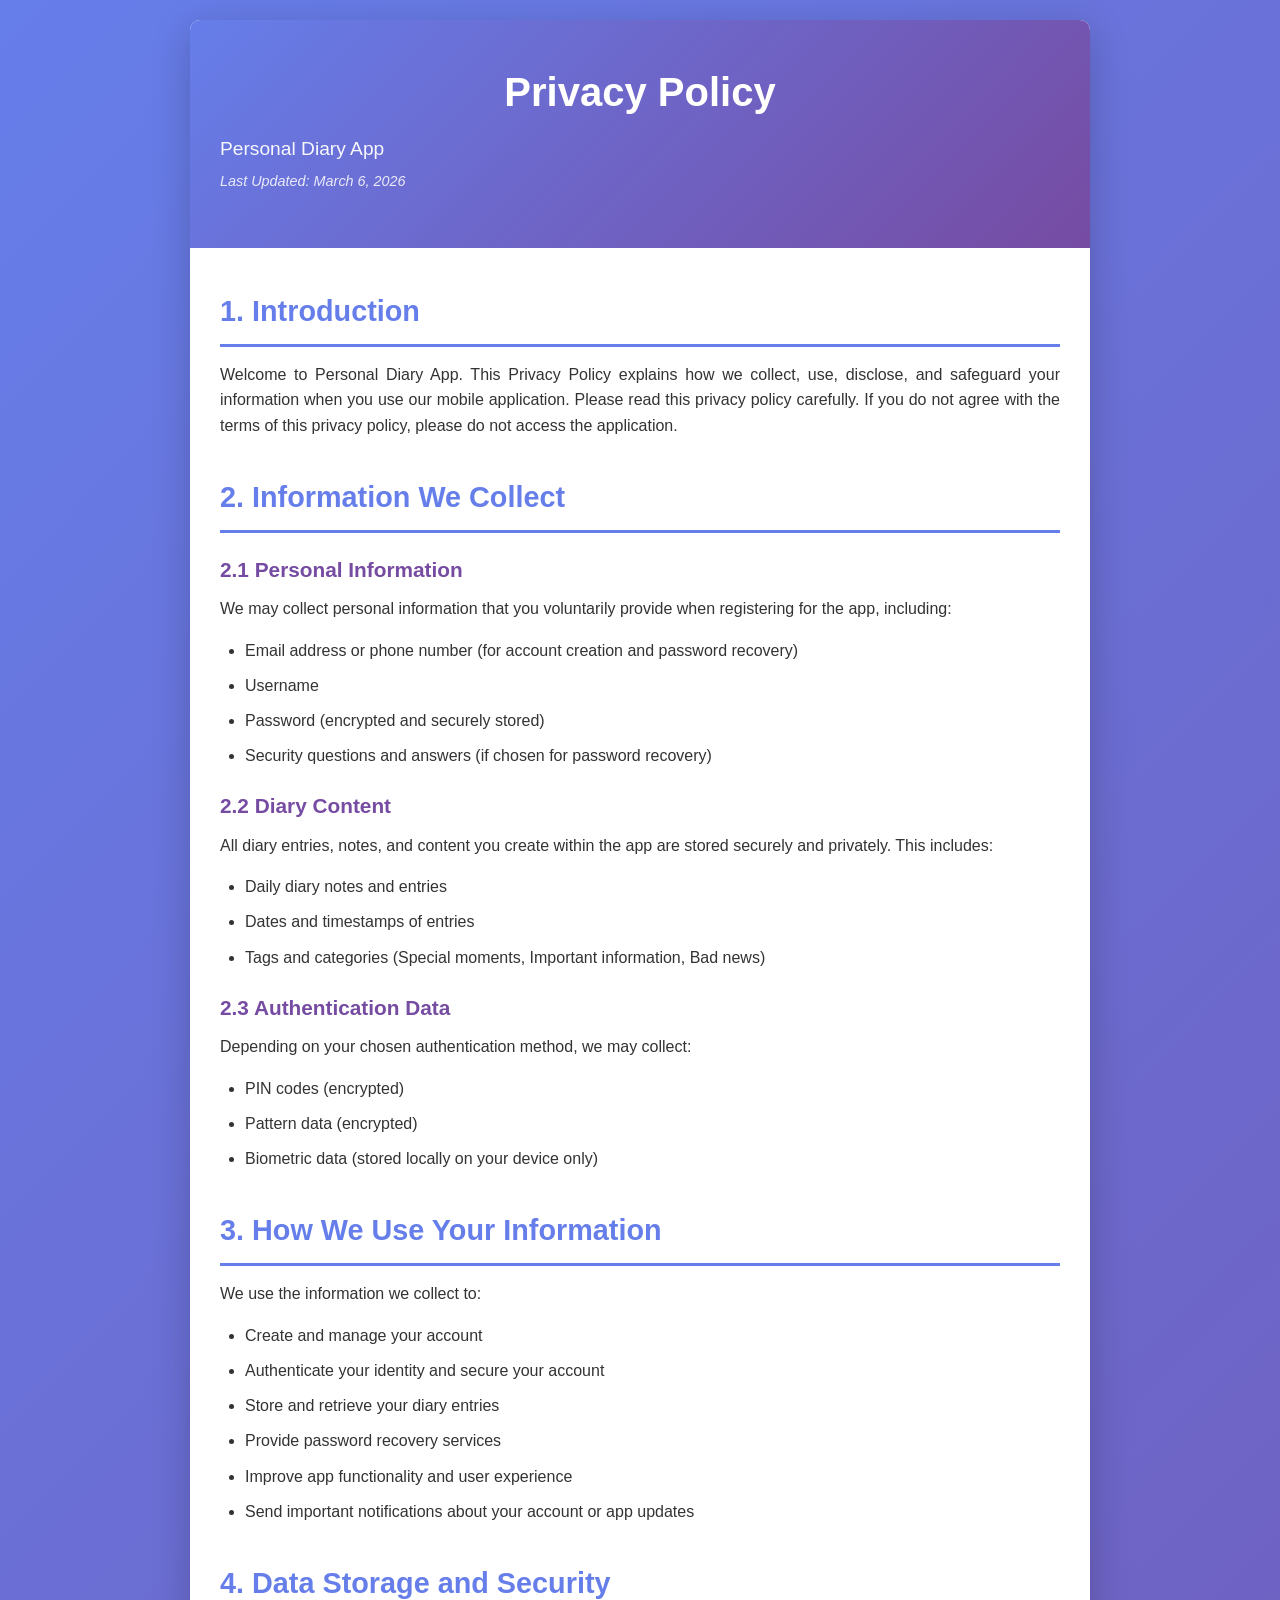
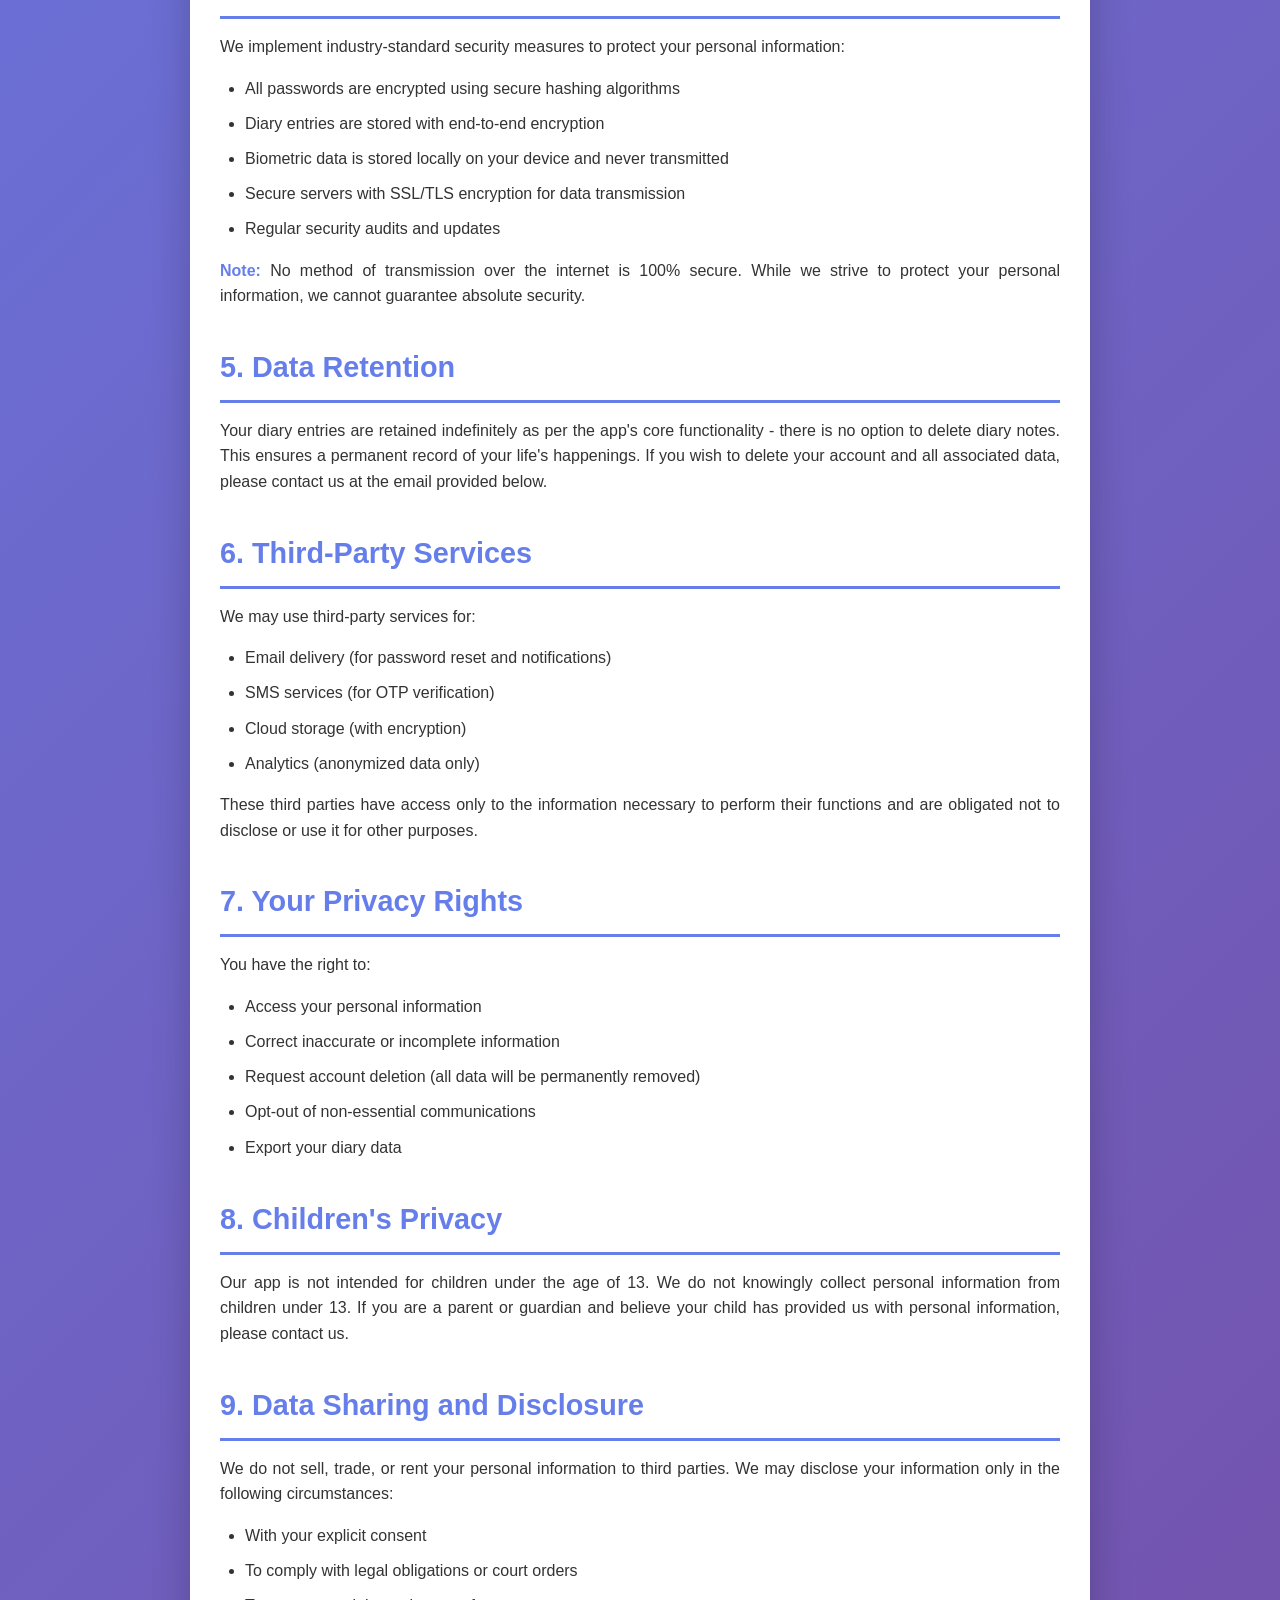
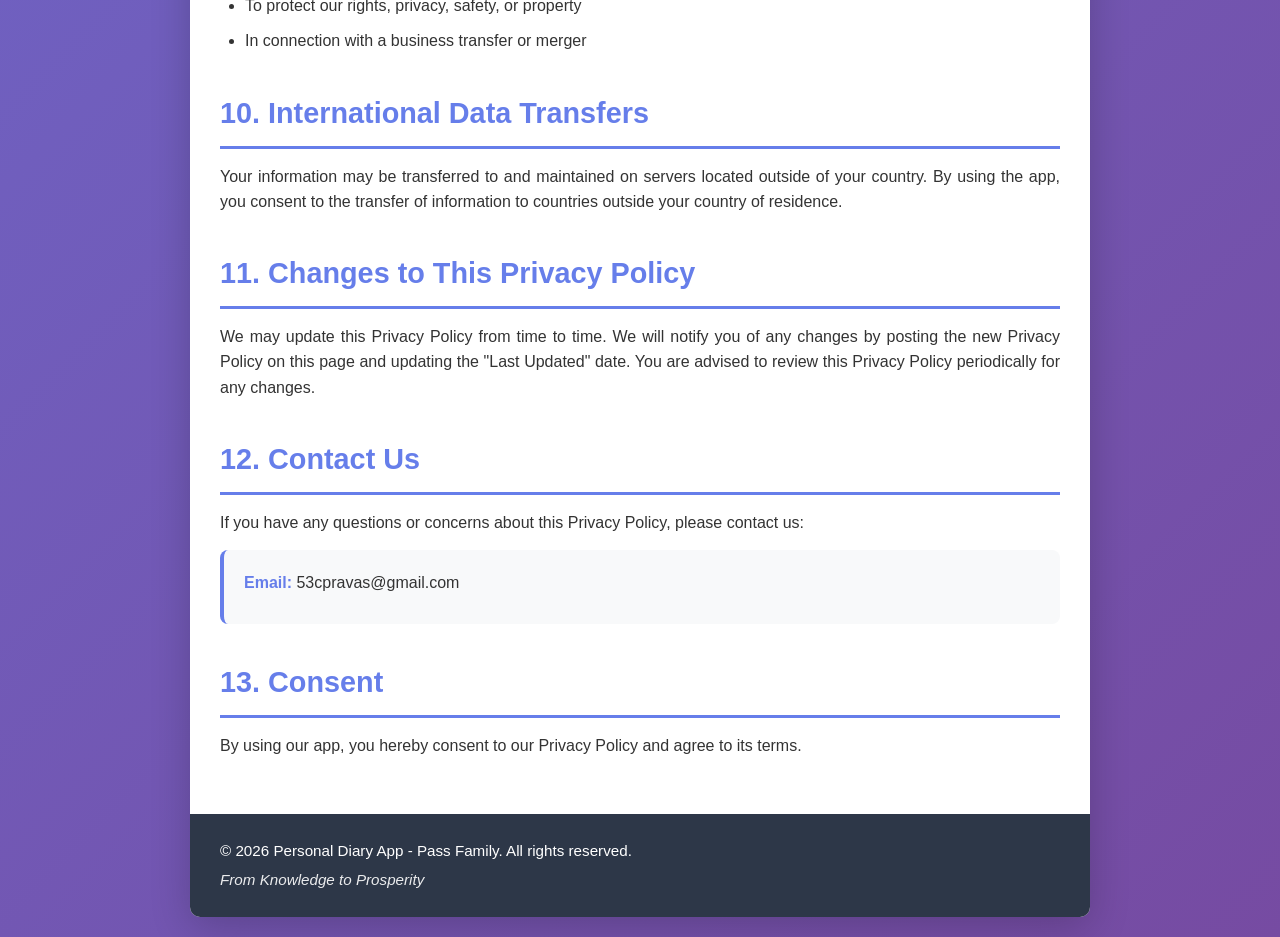
==== index.html @ f4843230 "First Commit" ====
<!DOCTYPE html>
<html lang="en">
<head>
    <meta charset="UTF-8">
    <meta name="viewport" content="width=device-width, initial-scale=1.0">
    <title>Privacy Policy - Personal Diary App</title>
    <link rel="stylesheet" href="style.css">
</head>
<body>
    <div class="container">
        <header>
            <h1>Privacy Policy</h1>
            <p class="app-name">Personal Diary App</p>
            <p class="last-updated">Last Updated: March 6, 2026</p>
        </header>

        <main>
            <section>
                <h2>1. Introduction</h2>
                <p>Welcome to Personal Diary App. This Privacy Policy explains how we collect, use, disclose, and safeguard your information when you use our mobile application. Please read this privacy policy carefully. If you do not agree with the terms of this privacy policy, please do not access the application.</p>
            </section>

            <section>
                <h2>2. Information We Collect</h2>
                <h3>2.1 Personal Information</h3>
                <p>We may collect personal information that you voluntarily provide when registering for the app, including:</p>
                <ul>
                    <li>Email address or phone number (for account creation and password recovery)</li>
                    <li>Username</li>
                    <li>Password (encrypted and securely stored)</li>
                    <li>Security questions and answers (if chosen for password recovery)</li>
                </ul>

                <h3>2.2 Diary Content</h3>
                <p>All diary entries, notes, and content you create within the app are stored securely and privately. This includes:</p>
                <ul>
                    <li>Daily diary notes and entries</li>
                    <li>Dates and timestamps of entries</li>
                    <li>Tags and categories (Special moments, Important information, Bad news)</li>
                </ul>

                <h3>2.3 Authentication Data</h3>
                <p>Depending on your chosen authentication method, we may collect:</p>
                <ul>
                    <li>PIN codes (encrypted)</li>
                    <li>Pattern data (encrypted)</li>
                    <li>Biometric data (stored locally on your device only)</li>
                </ul>
            </section>

            <section>
                <h2>3. How We Use Your Information</h2>
                <p>We use the information we collect to:</p>
                <ul>
                    <li>Create and manage your account</li>
                    <li>Authenticate your identity and secure your account</li>
                    <li>Store and retrieve your diary entries</li>
                    <li>Provide password recovery services</li>
                    <li>Improve app functionality and user experience</li>
                    <li>Send important notifications about your account or app updates</li>
                </ul>
            </section>

            <section>
                <h2>4. Data Storage and Security</h2>
                <p>We implement industry-standard security measures to protect your personal information:</p>
                <ul>
                    <li>All passwords are encrypted using secure hashing algorithms</li>
                    <li>Diary entries are stored with end-to-end encryption</li>
                    <li>Biometric data is stored locally on your device and never transmitted</li>
                    <li>Secure servers with SSL/TLS encryption for data transmission</li>
                    <li>Regular security audits and updates</li>
                </ul>
                <p><strong>Note:</strong> No method of transmission over the internet is 100% secure. While we strive to protect your personal information, we cannot guarantee absolute security.</p>
            </section>

            <section>
                <h2>5. Data Retention</h2>
                <p>Your diary entries are retained indefinitely as per the app's core functionality - there is no option to delete diary notes. This ensures a permanent record of your life's happenings. If you wish to delete your account and all associated data, please contact us at the email provided below.</p>
            </section>

            <section>
                <h2>6. Third-Party Services</h2>
                <p>We may use third-party services for:</p>
                <ul>
                    <li>Email delivery (for password reset and notifications)</li>
                    <li>SMS services (for OTP verification)</li>
                    <li>Cloud storage (with encryption)</li>
                    <li>Analytics (anonymized data only)</li>
                </ul>
                <p>These third parties have access only to the information necessary to perform their functions and are obligated not to disclose or use it for other purposes.</p>
            </section>

            <section>
                <h2>7. Your Privacy Rights</h2>
                <p>You have the right to:</p>
                <ul>
                    <li>Access your personal information</li>
                    <li>Correct inaccurate or incomplete information</li>
                    <li>Request account deletion (all data will be permanently removed)</li>
                    <li>Opt-out of non-essential communications</li>
                    <li>Export your diary data</li>
                </ul>
            </section>

            <section>
                <h2>8. Children's Privacy</h2>
                <p>Our app is not intended for children under the age of 13. We do not knowingly collect personal information from children under 13. If you are a parent or guardian and believe your child has provided us with personal information, please contact us.</p>
            </section>

            <section>
                <h2>9. Data Sharing and Disclosure</h2>
                <p>We do not sell, trade, or rent your personal information to third parties. We may disclose your information only in the following circumstances:</p>
                <ul>
                    <li>With your explicit consent</li>
                    <li>To comply with legal obligations or court orders</li>
                    <li>To protect our rights, privacy, safety, or property</li>
                    <li>In connection with a business transfer or merger</li>
                </ul>
            </section>

            <section>
                <h2>10. International Data Transfers</h2>
                <p>Your information may be transferred to and maintained on servers located outside of your country. By using the app, you consent to the transfer of information to countries outside your country of residence.</p>
            </section>

            <section>
                <h2>11. Changes to This Privacy Policy</h2>
                <p>We may update this Privacy Policy from time to time. We will notify you of any changes by posting the new Privacy Policy on this page and updating the "Last Updated" date. You are advised to review this Privacy Policy periodically for any changes.</p>
            </section>

            <section>
                <h2>12. Contact Us</h2>
                <p>If you have any questions or concerns about this Privacy Policy, please contact us:</p>
                <div class="contact-info">
                    <p><strong>Email:</strong> 53cpravas@gmail.com</p>
                </div>
            </section>

            <section>
                <h2>13. Consent</h2>
                <p>By using our app, you hereby consent to our Privacy Policy and agree to its terms.</p>
            </section>
        </main>

        <footer>
            <p>&copy; 2026 Personal Diary App - Pass Family. All rights reserved.</p>
            <p>From Knowledge to Prosperity</p>
        </footer>
    </div>
</body>
</html>
---- style.css ----
* {
    margin: 0;
    padding: 0;
    box-sizing: border-box;
}

body {
    font-family: 'Segoe UI', Tahoma, Geneva, Verdana, sans-serif;
    line-height: 1.6;
    color: #333;
    background: linear-gradient(135deg, #667eea 0%, #764ba2 100%);
    min-height: 100vh;
    padding: 20px;
}

.container {
    max-width: 900px;
    margin: 0 auto;
    background: #fff;
    border-radius: 10px;
    box-shadow: 0 10px 40px rgba(0, 0, 0, 0.2);
    overflow: hidden;
}

header {
    background: linear-gradient(135deg, #667eea 0%, #764ba2 100%);
    color: white;
    padding: 40px 30px;
    text-align: center;
}

header h1 {
    font-size: 2.5em;
    margin-bottom: 10px;
    font-weight: 600;
}

.app-name {
    font-size: 1.2em;
    margin-bottom: 5px;
    opacity: 0.95;
}

.last-updated {
    font-size: 0.9em;
    opacity: 0.85;
    font-style: italic;
}

main {
    padding: 40px 30px;
}

section {
    margin-bottom: 35px;
}

section:last-child {
    margin-bottom: 0;
}

h2 {
    color: #667eea;
    font-size: 1.8em;
    margin-bottom: 15px;
    padding-bottom: 10px;
    border-bottom: 3px solid #667eea;
}

h3 {
    color: #764ba2;
    font-size: 1.3em;
    margin-top: 20px;
    margin-bottom: 10px;
}

p {
    margin-bottom: 15px;
    text-align: justify;
}

ul {
    margin-left: 25px;
    margin-bottom: 15px;
}

li {
    margin-bottom: 8px;
    line-height: 1.7;
}

strong {
    color: #667eea;
    font-weight: 600;
}

.contact-info {
    background: #f8f9fa;
    padding: 20px;
    border-radius: 8px;
    border-left: 4px solid #667eea;
    margin-top: 15px;
}

.contact-info p {
    margin-bottom: 8px;
}

footer {
    background: #2d3748;
    color: white;
    text-align: center;
    padding: 25px 30px;
}

footer p {
    margin-bottom: 5px;
    font-size: 0.95em;
}

footer p:last-child {
    font-style: italic;
    opacity: 0.9;
    margin-bottom: 0;
}

@media (max-width: 768px) {
    body {
        padding: 10px;
    }

    header {
        padding: 30px 20px;
    }

    header h1 {
        font-size: 2em;
    }

    main {
        padding: 25px 20px;
    }

    h2 {
        font-size: 1.5em;
    }

    h3 {
        font-size: 1.2em;
    }

    footer {
        padding: 20px 15px;
    }
}

@media print {
    body {
        background: white;
        padding: 0;
    }

    .container {
        box-shadow: none;
        max-width: 100%;
    }

    header {
        background: #667eea;
        -webkit-print-color-adjust: exact;
        print-color-adjust: exact;
    }
}
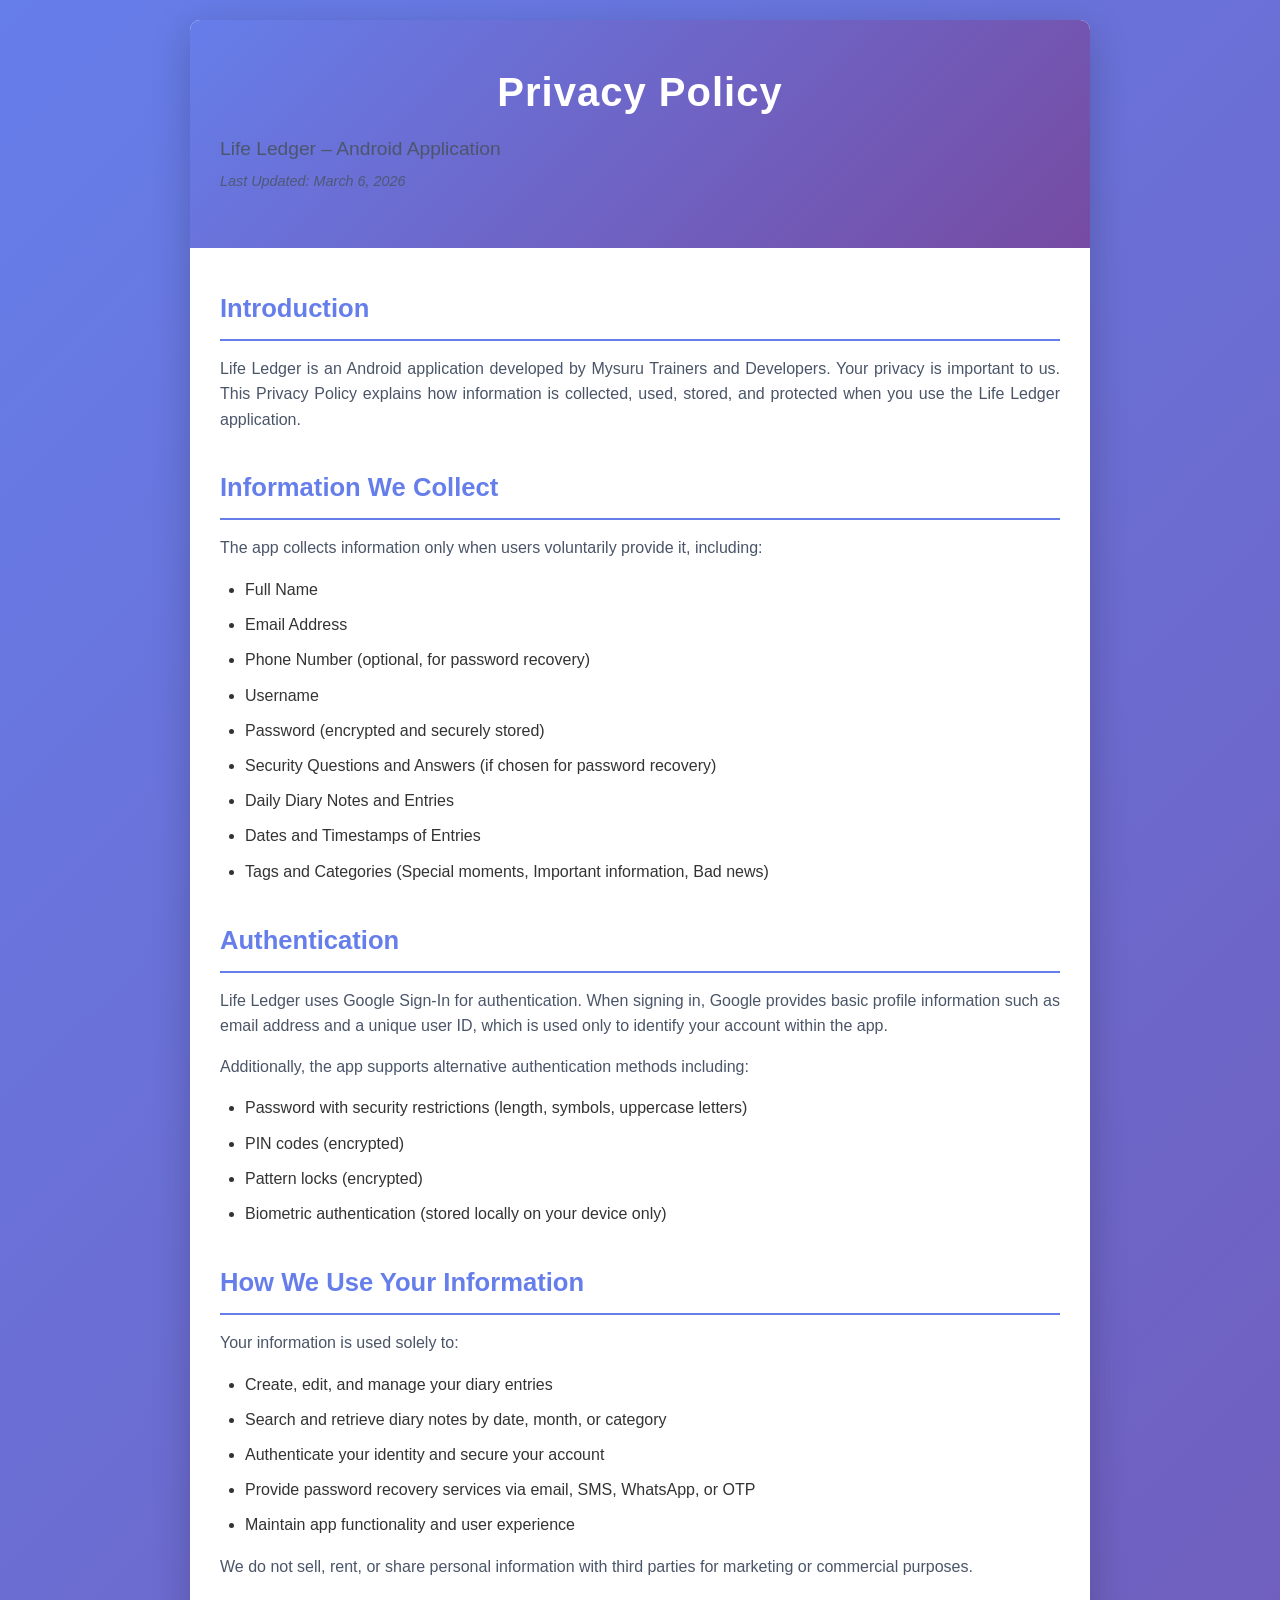
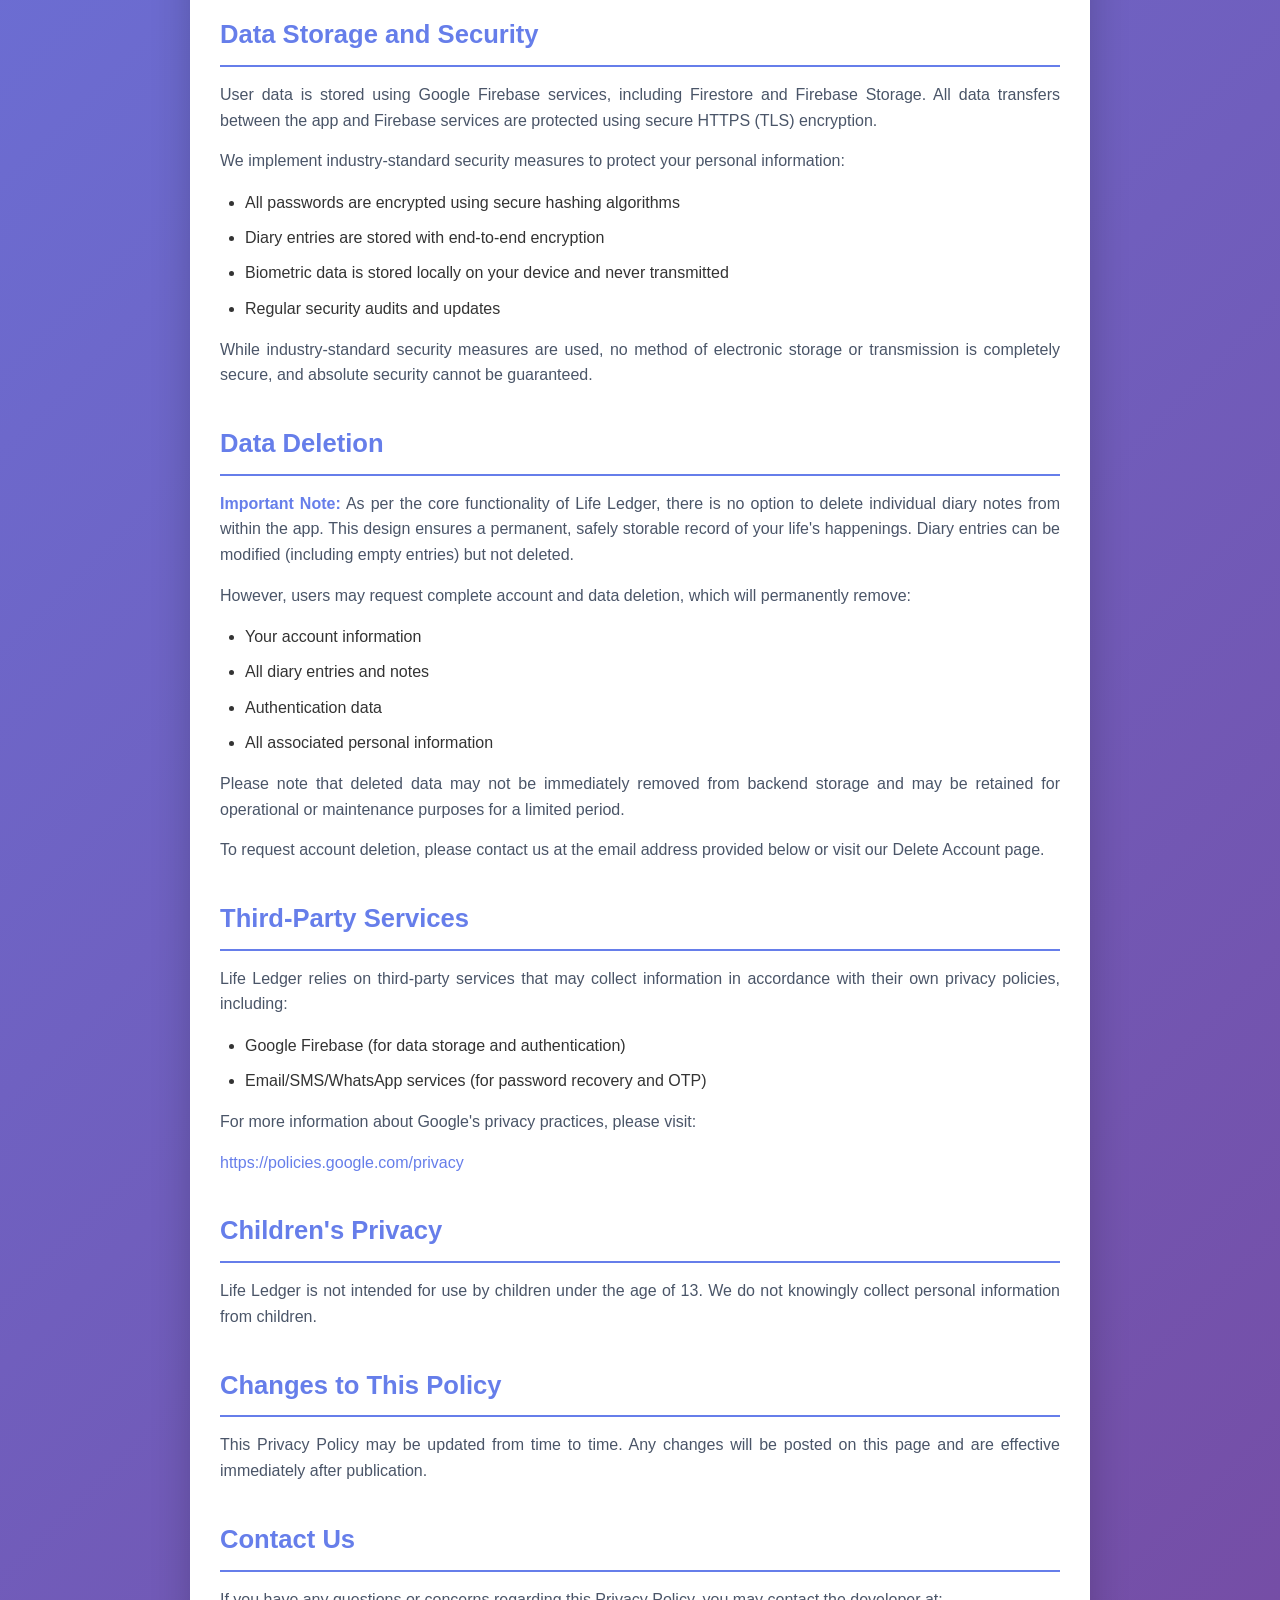
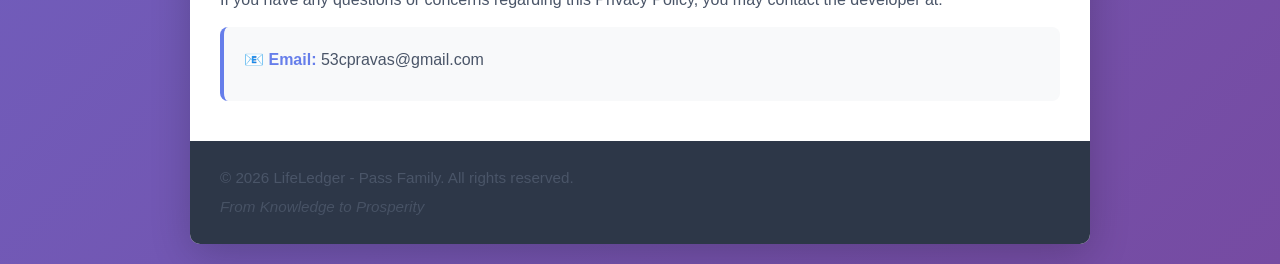
==== commit a52b1be3: "delete account added" ====
--- a/index.html
+++ b/index.html
@@ -3,148 +3,123 @@
 <head>
     <meta charset="UTF-8">
     <meta name="viewport" content="width=device-width, initial-scale=1.0">
-    <title>Privacy Policy - Personal Diary App</title>
+    <title>Privacy Policy - LifeLedger</title>
     <link rel="stylesheet" href="style.css">
 </head>
 <body>
     <div class="container">
         <header>
             <h1>Privacy Policy</h1>
-            <p class="app-name">Personal Diary App</p>
+            <p class="app-name">Life Ledger – Android Application</p>
             <p class="last-updated">Last Updated: March 6, 2026</p>
         </header>
 
         <main>
             <section>
-                <h2>1. Introduction</h2>
-                <p>Welcome to Personal Diary App. This Privacy Policy explains how we collect, use, disclose, and safeguard your information when you use our mobile application. Please read this privacy policy carefully. If you do not agree with the terms of this privacy policy, please do not access the application.</p>
+                <h2>Introduction</h2>
+                <p>Life Ledger is an Android application developed by Mysuru Trainers and Developers. Your privacy is important to us. This Privacy Policy explains how information is collected, used, stored, and protected when you use the Life Ledger application.</p>
             </section>
 
             <section>
-                <h2>2. Information We Collect</h2>
-                <h3>2.1 Personal Information</h3>
-                <p>We may collect personal information that you voluntarily provide when registering for the app, including:</p>
+                <h2>Information We Collect</h2>
+                <p>The app collects information only when users voluntarily provide it, including:</p>
                 <ul>
-                    <li>Email address or phone number (for account creation and password recovery)</li>
+                    <li>Full Name</li>
+                    <li>Email Address</li>
+                    <li>Phone Number (optional, for password recovery)</li>
                     <li>Username</li>
                     <li>Password (encrypted and securely stored)</li>
-                    <li>Security questions and answers (if chosen for password recovery)</li>
-                </ul>
-
-                <h3>2.2 Diary Content</h3>
-                <p>All diary entries, notes, and content you create within the app are stored securely and privately. This includes:</p>
-                <ul>
-                    <li>Daily diary notes and entries</li>
-                    <li>Dates and timestamps of entries</li>
-                    <li>Tags and categories (Special moments, Important information, Bad news)</li>
-                </ul>
-
-                <h3>2.3 Authentication Data</h3>
-                <p>Depending on your chosen authentication method, we may collect:</p>
-                <ul>
-                    <li>PIN codes (encrypted)</li>
-                    <li>Pattern data (encrypted)</li>
-                    <li>Biometric data (stored locally on your device only)</li>
+                    <li>Security Questions and Answers (if chosen for password recovery)</li>
+                    <li>Daily Diary Notes and Entries</li>
+                    <li>Dates and Timestamps of Entries</li>
+                    <li>Tags and Categories (Special moments, Important information, Bad news)</li>
                 </ul>
             </section>
 
             <section>
-                <h2>3. How We Use Your Information</h2>
-                <p>We use the information we collect to:</p>
+                <h2>Authentication</h2>
+                <p>Life Ledger uses Google Sign-In for authentication. When signing in, Google provides basic profile information such as email address and a unique user ID, which is used only to identify your account within the app.</p>
+                <p>Additionally, the app supports alternative authentication methods including:</p>
                 <ul>
-                    <li>Create and manage your account</li>
-                    <li>Authenticate your identity and secure your account</li>
-                    <li>Store and retrieve your diary entries</li>
-                    <li>Provide password recovery services</li>
-                    <li>Improve app functionality and user experience</li>
-                    <li>Send important notifications about your account or app updates</li>
+                    <li>Password with security restrictions (length, symbols, uppercase letters)</li>
+                    <li>PIN codes (encrypted)</li>
+                    <li>Pattern locks (encrypted)</li>
+                    <li>Biometric authentication (stored locally on your device only)</li>
                 </ul>
             </section>
 
             <section>
-                <h2>4. Data Storage and Security</h2>
+                <h2>How We Use Your Information</h2>
+                <p>Your information is used solely to:</p>
+                <ul>
+                    <li>Create, edit, and manage your diary entries</li>
+                    <li>Search and retrieve diary notes by date, month, or category</li>
+                    <li>Authenticate your identity and secure your account</li>
+                    <li>Provide password recovery services via email, SMS, WhatsApp, or OTP</li>
+                    <li>Maintain app functionality and user experience</li>
+                </ul>
+                <p>We do not sell, rent, or share personal information with third parties for marketing or commercial purposes.</p>
+            </section>
+
+            <section>
+                <h2>Data Storage and Security</h2>
+                <p>User data is stored using Google Firebase services, including Firestore and Firebase Storage. All data transfers between the app and Firebase services are protected using secure HTTPS (TLS) encryption.</p>
                 <p>We implement industry-standard security measures to protect your personal information:</p>
                 <ul>
                     <li>All passwords are encrypted using secure hashing algorithms</li>
                     <li>Diary entries are stored with end-to-end encryption</li>
                     <li>Biometric data is stored locally on your device and never transmitted</li>
-                    <li>Secure servers with SSL/TLS encryption for data transmission</li>
                     <li>Regular security audits and updates</li>
                 </ul>
-                <p><strong>Note:</strong> No method of transmission over the internet is 100% secure. While we strive to protect your personal information, we cannot guarantee absolute security.</p>
+                <p>While industry-standard security measures are used, no method of electronic storage or transmission is completely secure, and absolute security cannot be guaranteed.</p>
             </section>
 
             <section>
-                <h2>5. Data Retention</h2>
-                <p>Your diary entries are retained indefinitely as per the app's core functionality - there is no option to delete diary notes. This ensures a permanent record of your life's happenings. If you wish to delete your account and all associated data, please contact us at the email provided below.</p>
+                <h2>Data Deletion</h2>
+                <p><strong>Important Note:</strong> As per the core functionality of Life Ledger, there is no option to delete individual diary notes from within the app. This design ensures a permanent, safely storable record of your life's happenings. Diary entries can be modified (including empty entries) but not deleted.</p>
+                <p>However, users may request complete account and data deletion, which will permanently remove:</p>
+                <ul>
+                    <li>Your account information</li>
+                    <li>All diary entries and notes</li>
+                    <li>Authentication data</li>
+                    <li>All associated personal information</li>
+                </ul>
+                <p>Please note that deleted data may not be immediately removed from backend storage and may be retained for operational or maintenance purposes for a limited period.</p>
+                <p>To request account deletion, please contact us at the email address provided below or visit our <a href="delete.html"></a>Delete Account page</a>.</p>
             </section>
 
             <section>
-                <h2>6. Third-Party Services</h2>
-                <p>We may use third-party services for:</p>
+                <h2>Third-Party Services</h2>
+                <p>Life Ledger relies on third-party services that may collect information in accordance with their own privacy policies, including:</p>
                 <ul>
-                    <li>Email delivery (for password reset and notifications)</li>
-                    <li>SMS services (for OTP verification)</li>
-                    <li>Cloud storage (with encryption)</li>
-                    <li>Analytics (anonymized data only)</li>
+                    <li>Google Firebase (for data storage and authentication)</li>
+                    <li>Email/SMS/WhatsApp services (for password recovery and OTP)</li>
                 </ul>
-                <p>These third parties have access only to the information necessary to perform their functions and are obligated not to disclose or use it for other purposes.</p>
+                <p>For more information about Google's privacy practices, please visit:</p>
+                <p><a href="https://policies.google.com/privacy" target="_blank">https://policies.google.com/privacy</a></p>
             </section>
 
             <section>
-                <h2>7. Your Privacy Rights</h2>
-                <p>You have the right to:</p>
-                <ul>
-                    <li>Access your personal information</li>
-                    <li>Correct inaccurate or incomplete information</li>
-                    <li>Request account deletion (all data will be permanently removed)</li>
-                    <li>Opt-out of non-essential communications</li>
-                    <li>Export your diary data</li>
-                </ul>
+                <h2>Children's Privacy</h2>
+                <p>Life Ledger is not intended for use by children under the age of 13. We do not knowingly collect personal information from children.</p>
             </section>
 
             <section>
-                <h2>8. Children's Privacy</h2>
-                <p>Our app is not intended for children under the age of 13. We do not knowingly collect personal information from children under 13. If you are a parent or guardian and believe your child has provided us with personal information, please contact us.</p>
+                <h2>Changes to This Policy</h2>
+                <p>This Privacy Policy may be updated from time to time. Any changes will be posted on this page and are effective immediately after publication.</p>
             </section>
 
             <section>
-                <h2>9. Data Sharing and Disclosure</h2>
-                <p>We do not sell, trade, or rent your personal information to third parties. We may disclose your information only in the following circumstances:</p>
-                <ul>
-                    <li>With your explicit consent</li>
-                    <li>To comply with legal obligations or court orders</li>
-                    <li>To protect our rights, privacy, safety, or property</li>
-                    <li>In connection with a business transfer or merger</li>
-                </ul>
-            </section>
-
-            <section>
-                <h2>10. International Data Transfers</h2>
-                <p>Your information may be transferred to and maintained on servers located outside of your country. By using the app, you consent to the transfer of information to countries outside your country of residence.</p>
-            </section>
-
-            <section>
-                <h2>11. Changes to This Privacy Policy</h2>
-                <p>We may update this Privacy Policy from time to time. We will notify you of any changes by posting the new Privacy Policy on this page and updating the "Last Updated" date. You are advised to review this Privacy Policy periodically for any changes.</p>
-            </section>
-
-            <section>
-                <h2>12. Contact Us</h2>
-                <p>If you have any questions or concerns about this Privacy Policy, please contact us:</p>
+                <h2>Contact Us</h2>
+                <p>If you have any questions or concerns regarding this Privacy Policy, you may contact the developer at:</p>
                 <div class="contact-info">
-                    <p><strong>Email:</strong> 53cpravas@gmail.com</p>
+                    <p>📧 <strong>Email:</strong> 53cpravas@gmail.com</p>
                 </div>
-            </section>
-
-            <section>
-                <h2>13. Consent</h2>
-                <p>By using our app, you hereby consent to our Privacy Policy and agree to its terms.</p>
             </section>
         </main>
 
         <footer>
-            <p>&copy; 2026 Personal Diary App - Pass Family. All rights reserved.</p>
+            <p>&copy; 2026 LifeLedger - Pass Family. All rights reserved.</p>
             <p>From Knowledge to Prosperity</p>
         </footer>
     </div>
--- a/style.css
+++ b/style.css
@@ -33,6 +33,7 @@
     font-size: 2.5em;
     margin-bottom: 10px;
     font-weight: 600;
+    letter-spacing: 1px;
 }
 
 .app-name {
@@ -61,10 +62,11 @@
 
 h2 {
     color: #667eea;
-    font-size: 1.8em;
+    font-size: 1.6em;
     margin-bottom: 15px;
     padding-bottom: 10px;
-    border-bottom: 3px solid #667eea;
+    border-bottom: 2px solid #667eea;
+    font-weight: 600;
 }
 
 h3 {
@@ -77,6 +79,27 @@
 p {
     margin-bottom: 15px;
     text-align: justify;
+    color: #4a5568;
+}
+
+a {
+    color: #667eea;
+    text-decoration: none;
+    word-break: break-all;
+}
+
+a:hover {
+    text-decoration: underline;
+}
+
+ol {
+    margin-left: 25px;
+    margin-bottom: 15px;
+}
+
+ol li {
+    margin-bottom: 12px;
+    line-height: 1.7;
 }
 
 ul {
@@ -87,6 +110,20 @@
 li {
     margin-bottom: 8px;
     line-height: 1.7;
+}
+
+.warning-box {
+    background: #fff3cd;
+    border-left: 4px solid #ffc107;
+    padding: 15px 20px;
+    border-radius: 8px;
+    margin-top: 20px;
+}
+
+.warning-box p {
+    margin-bottom: 0;
+    color: #856404;
+    font-weight: 500;
 }
 
 strong {
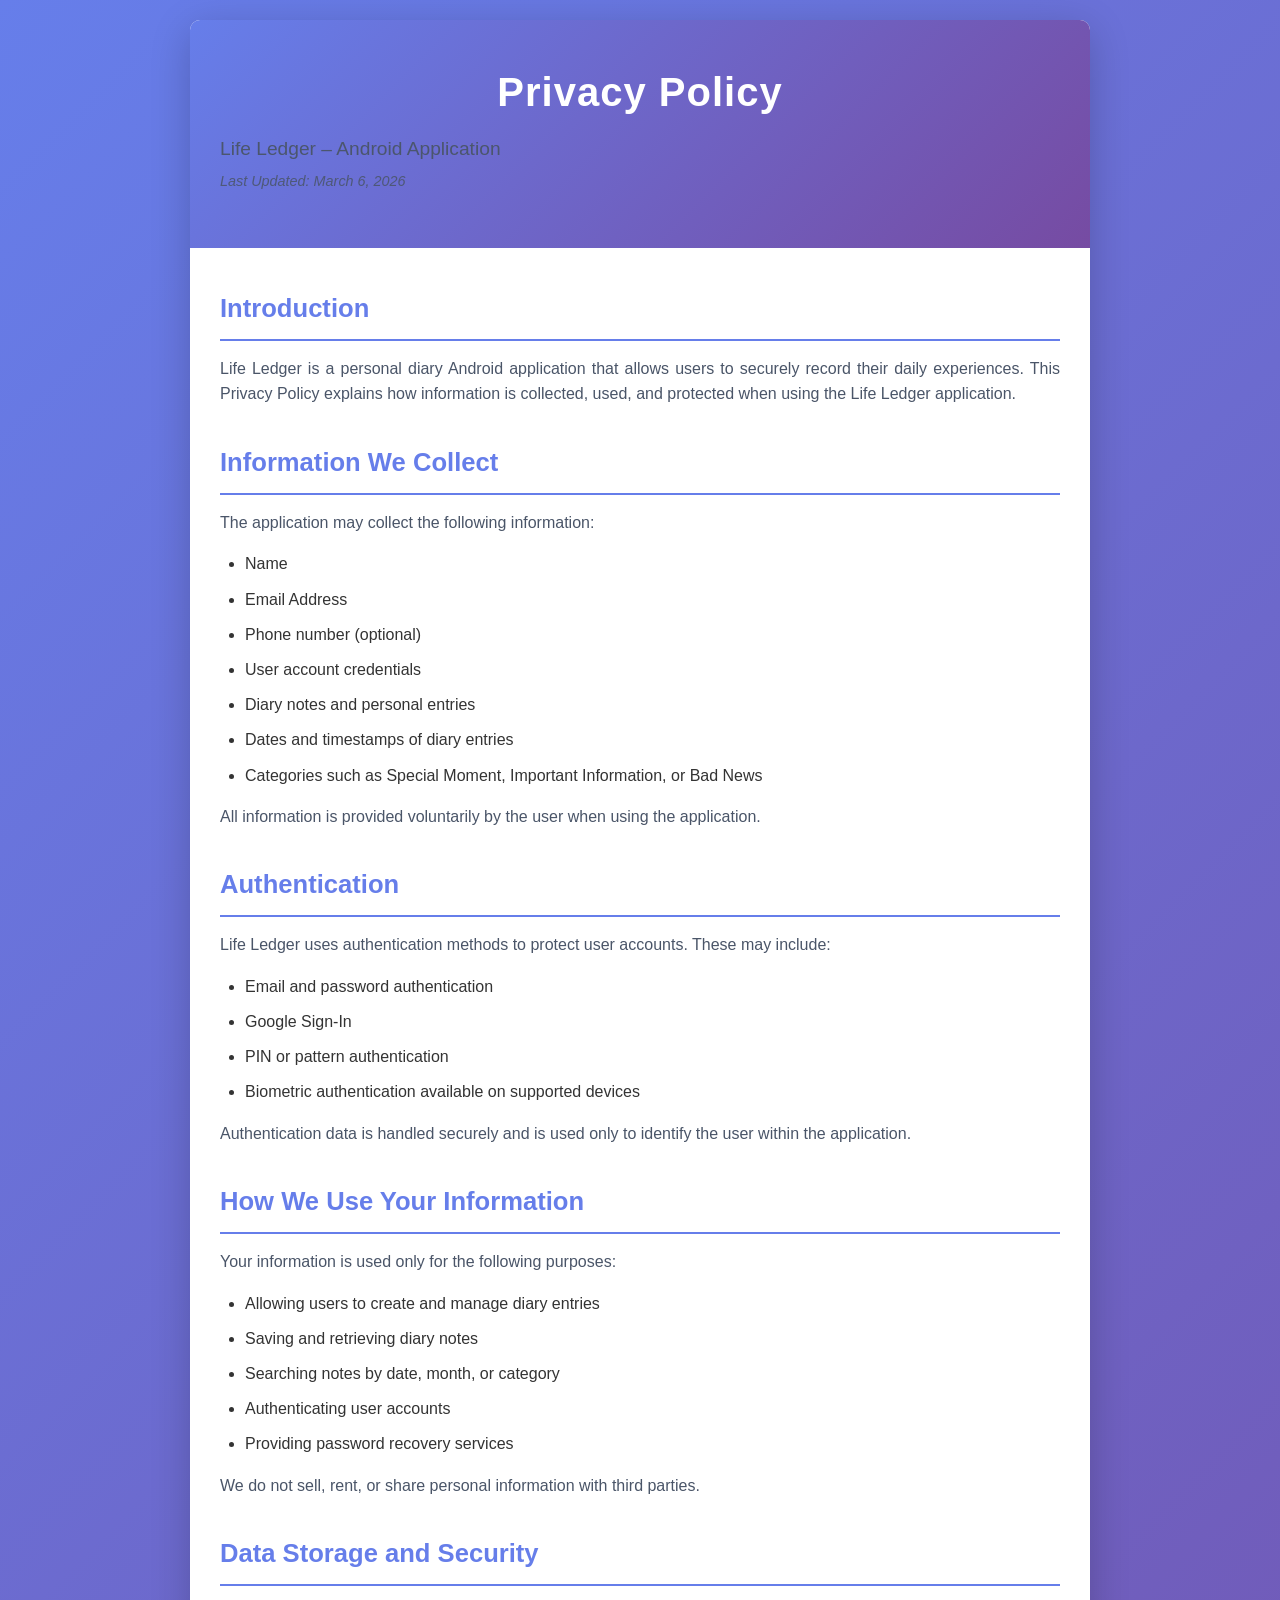
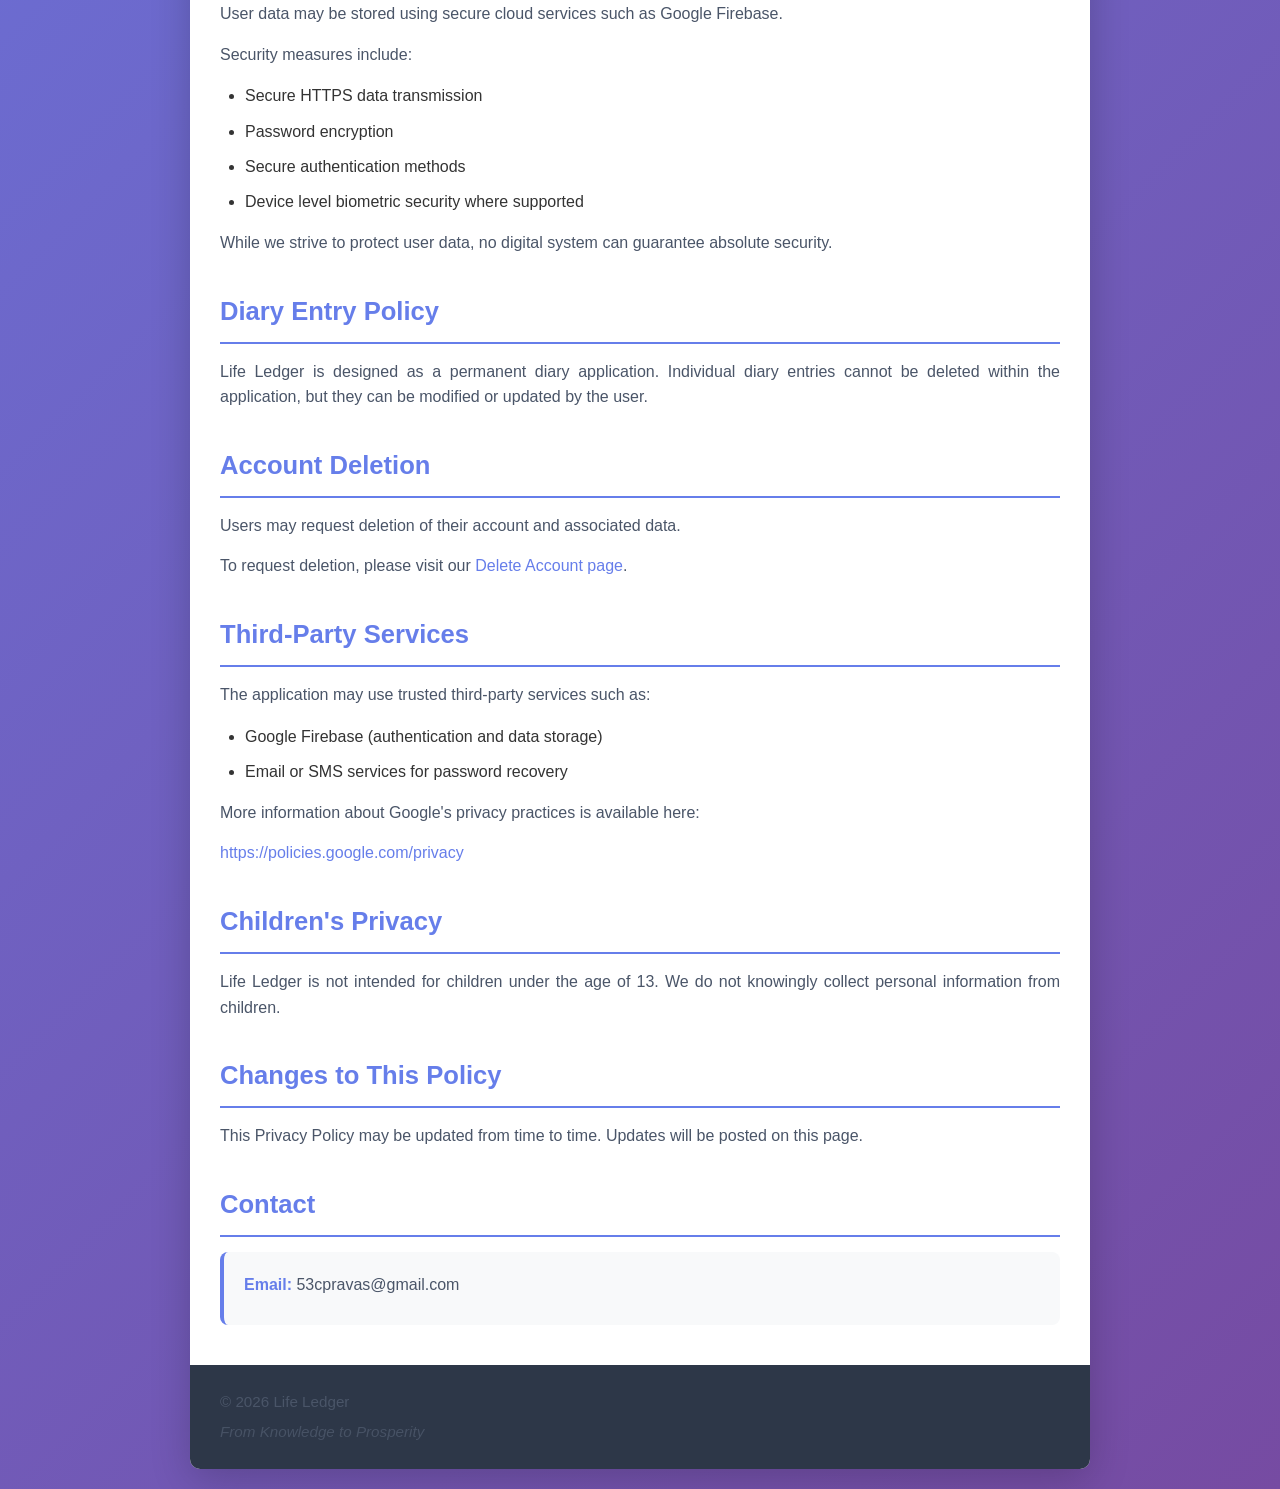
==== commit a72048e9: "updated" ====
--- a/index.html
+++ b/index.html
@@ -1,127 +1,212 @@
 <!DOCTYPE html>
 <html lang="en">
 <head>
-    <meta charset="UTF-8">
-    <meta name="viewport" content="width=device-width, initial-scale=1.0">
-    <title>Privacy Policy - LifeLedger</title>
-    <link rel="stylesheet" href="style.css">
+<meta charset="UTF-8">
+<meta name="viewport" content="width=device-width, initial-scale=1.0">
+<title>Privacy Policy - Life Ledger</title>
+<link rel="stylesheet" href="style.css">
 </head>
+
 <body>
-    <div class="container">
-        <header>
-            <h1>Privacy Policy</h1>
-            <p class="app-name">Life Ledger – Android Application</p>
-            <p class="last-updated">Last Updated: March 6, 2026</p>
-        </header>
-
-        <main>
-            <section>
-                <h2>Introduction</h2>
-                <p>Life Ledger is an Android application developed by Mysuru Trainers and Developers. Your privacy is important to us. This Privacy Policy explains how information is collected, used, stored, and protected when you use the Life Ledger application.</p>
-            </section>
-
-            <section>
-                <h2>Information We Collect</h2>
-                <p>The app collects information only when users voluntarily provide it, including:</p>
-                <ul>
-                    <li>Full Name</li>
-                    <li>Email Address</li>
-                    <li>Phone Number (optional, for password recovery)</li>
-                    <li>Username</li>
-                    <li>Password (encrypted and securely stored)</li>
-                    <li>Security Questions and Answers (if chosen for password recovery)</li>
-                    <li>Daily Diary Notes and Entries</li>
-                    <li>Dates and Timestamps of Entries</li>
-                    <li>Tags and Categories (Special moments, Important information, Bad news)</li>
-                </ul>
-            </section>
-
-            <section>
-                <h2>Authentication</h2>
-                <p>Life Ledger uses Google Sign-In for authentication. When signing in, Google provides basic profile information such as email address and a unique user ID, which is used only to identify your account within the app.</p>
-                <p>Additionally, the app supports alternative authentication methods including:</p>
-                <ul>
-                    <li>Password with security restrictions (length, symbols, uppercase letters)</li>
-                    <li>PIN codes (encrypted)</li>
-                    <li>Pattern locks (encrypted)</li>
-                    <li>Biometric authentication (stored locally on your device only)</li>
-                </ul>
-            </section>
-
-            <section>
-                <h2>How We Use Your Information</h2>
-                <p>Your information is used solely to:</p>
-                <ul>
-                    <li>Create, edit, and manage your diary entries</li>
-                    <li>Search and retrieve diary notes by date, month, or category</li>
-                    <li>Authenticate your identity and secure your account</li>
-                    <li>Provide password recovery services via email, SMS, WhatsApp, or OTP</li>
-                    <li>Maintain app functionality and user experience</li>
-                </ul>
-                <p>We do not sell, rent, or share personal information with third parties for marketing or commercial purposes.</p>
-            </section>
-
-            <section>
-                <h2>Data Storage and Security</h2>
-                <p>User data is stored using Google Firebase services, including Firestore and Firebase Storage. All data transfers between the app and Firebase services are protected using secure HTTPS (TLS) encryption.</p>
-                <p>We implement industry-standard security measures to protect your personal information:</p>
-                <ul>
-                    <li>All passwords are encrypted using secure hashing algorithms</li>
-                    <li>Diary entries are stored with end-to-end encryption</li>
-                    <li>Biometric data is stored locally on your device and never transmitted</li>
-                    <li>Regular security audits and updates</li>
-                </ul>
-                <p>While industry-standard security measures are used, no method of electronic storage or transmission is completely secure, and absolute security cannot be guaranteed.</p>
-            </section>
-
-            <section>
-                <h2>Data Deletion</h2>
-                <p><strong>Important Note:</strong> As per the core functionality of Life Ledger, there is no option to delete individual diary notes from within the app. This design ensures a permanent, safely storable record of your life's happenings. Diary entries can be modified (including empty entries) but not deleted.</p>
-                <p>However, users may request complete account and data deletion, which will permanently remove:</p>
-                <ul>
-                    <li>Your account information</li>
-                    <li>All diary entries and notes</li>
-                    <li>Authentication data</li>
-                    <li>All associated personal information</li>
-                </ul>
-                <p>Please note that deleted data may not be immediately removed from backend storage and may be retained for operational or maintenance purposes for a limited period.</p>
-                <p>To request account deletion, please contact us at the email address provided below or visit our <a href="delete.html"></a>Delete Account page</a>.</p>
-            </section>
-
-            <section>
-                <h2>Third-Party Services</h2>
-                <p>Life Ledger relies on third-party services that may collect information in accordance with their own privacy policies, including:</p>
-                <ul>
-                    <li>Google Firebase (for data storage and authentication)</li>
-                    <li>Email/SMS/WhatsApp services (for password recovery and OTP)</li>
-                </ul>
-                <p>For more information about Google's privacy practices, please visit:</p>
-                <p><a href="https://policies.google.com/privacy" target="_blank">https://policies.google.com/privacy</a></p>
-            </section>
-
-            <section>
-                <h2>Children's Privacy</h2>
-                <p>Life Ledger is not intended for use by children under the age of 13. We do not knowingly collect personal information from children.</p>
-            </section>
-
-            <section>
-                <h2>Changes to This Policy</h2>
-                <p>This Privacy Policy may be updated from time to time. Any changes will be posted on this page and are effective immediately after publication.</p>
-            </section>
-
-            <section>
-                <h2>Contact Us</h2>
-                <p>If you have any questions or concerns regarding this Privacy Policy, you may contact the developer at:</p>
-                <div class="contact-info">
-                    <p>📧 <strong>Email:</strong> 53cpravas@gmail.com</p>
-                </div>
-            </section>
-        </main>
-
-        <footer>
-            <p>&copy; 2026 LifeLedger - Pass Family. All rights reserved.</p>
-            <p>From Knowledge to Prosperity</p>
-        </footer>
-    </div>
+
+<div class="container">
+
+<header>
+<h1>Privacy Policy</h1>
+<p class="app-name">Life Ledger – Android Application</p>
+<p class="last-updated">Last Updated: March 6, 2026</p>
+</header>
+
+<main>
+
+<section>
+<h2>Introduction</h2>
+<p>
+Life Ledger is a personal diary Android application that allows users to securely record their daily experiences. 
+This Privacy Policy explains how information is collected, used, and protected when using the Life Ledger application.
+</p>
+</section>
+
+<section>
+<h2>Information We Collect</h2>
+
+<p>The application may collect the following information:</p>
+
+<ul>
+<li>Name</li>
+<li>Email Address</li>
+<li>Phone number (optional)</li>
+<li>User account credentials</li>
+<li>Diary notes and personal entries</li>
+<li>Dates and timestamps of diary entries</li>
+<li>Categories such as Special Moment, Important Information, or Bad News</li>
+</ul>
+
+<p>
+All information is provided voluntarily by the user when using the application.
+</p>
+
+</section>
+
+<section>
+
+<h2>Authentication</h2>
+
+<p>
+Life Ledger uses authentication methods to protect user accounts. These may include:
+</p>
+
+<ul>
+<li>Email and password authentication</li>
+<li>Google Sign-In</li>
+<li>PIN or pattern authentication</li>
+<li>Biometric authentication available on supported devices</li>
+</ul>
+
+<p>
+Authentication data is handled securely and is used only to identify the user within the application.
+</p>
+
+</section>
+
+<section>
+
+<h2>How We Use Your Information</h2>
+
+<p>Your information is used only for the following purposes:</p>
+
+<ul>
+<li>Allowing users to create and manage diary entries</li>
+<li>Saving and retrieving diary notes</li>
+<li>Searching notes by date, month, or category</li>
+<li>Authenticating user accounts</li>
+<li>Providing password recovery services</li>
+</ul>
+
+<p>
+We do not sell, rent, or share personal information with third parties.
+</p>
+
+</section>
+
+<section>
+
+<h2>Data Storage and Security</h2>
+
+<p>
+User data may be stored using secure cloud services such as Google Firebase.
+</p>
+
+<p>
+Security measures include:
+</p>
+
+<ul>
+<li>Secure HTTPS data transmission</li>
+<li>Password encryption</li>
+<li>Secure authentication methods</li>
+<li>Device level biometric security where supported</li>
+</ul>
+
+<p>
+While we strive to protect user data, no digital system can guarantee absolute security.
+</p>
+
+</section>
+
+<section>
+
+<h2>Diary Entry Policy</h2>
+
+<p>
+Life Ledger is designed as a permanent diary application. 
+Individual diary entries cannot be deleted within the application, but they can be modified or updated by the user.
+</p>
+
+</section>
+
+<section>
+
+<h2>Account Deletion</h2>
+
+<p>
+Users may request deletion of their account and associated data.
+</p>
+
+<p>
+To request deletion, please visit our
+<a href="delete.html">Delete Account page</a>.
+</p>
+
+</section>
+
+<section>
+
+<h2>Third-Party Services</h2>
+
+<p>
+The application may use trusted third-party services such as:
+</p>
+
+<ul>
+<li>Google Firebase (authentication and data storage)</li>
+<li>Email or SMS services for password recovery</li>
+</ul>
+
+<p>
+More information about Google's privacy practices is available here:
+</p>
+
+<p>
+<a href="https://policies.google.com/privacy" target="_blank">
+https://policies.google.com/privacy
+</a>
+</p>
+
+</section>
+
+<section>
+
+<h2>Children's Privacy</h2>
+
+<p>
+Life Ledger is not intended for children under the age of 13. 
+We do not knowingly collect personal information from children.
+</p>
+
+</section>
+
+<section>
+
+<h2>Changes to This Policy</h2>
+
+<p>
+This Privacy Policy may be updated from time to time. 
+Updates will be posted on this page.
+</p>
+
+</section>
+
+<section>
+
+<h2>Contact</h2>
+
+<div class="contact-info">
+<p><strong>Email:</strong> 53cpravas@gmail.com</p>
+</div>
+
+</section>
+
+</main>
+
+<footer>
+
+<p>© 2026 Life Ledger</p>
+<p>From Knowledge to Prosperity</p>
+
+</footer>
+
+</div>
+
 </body>
 </html>
